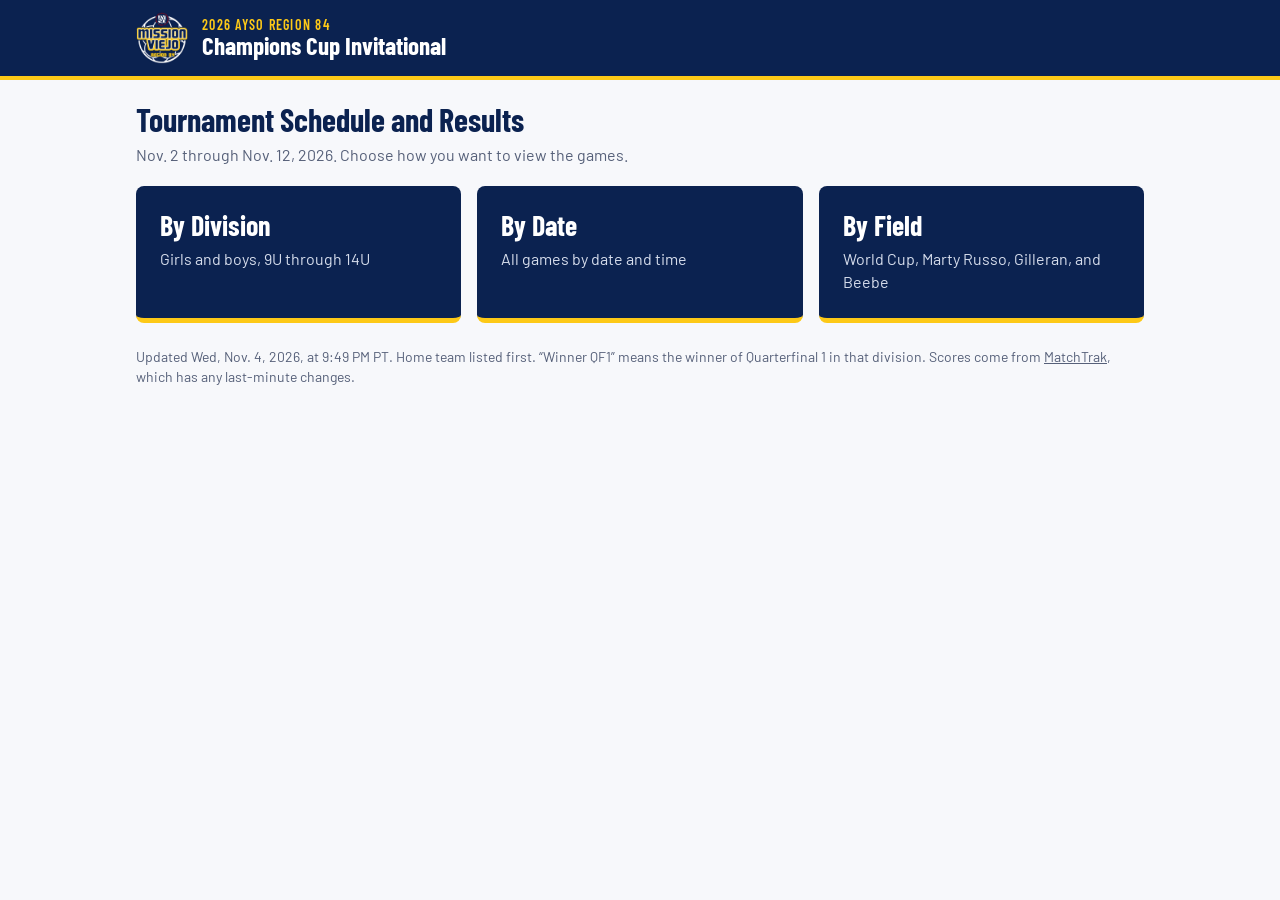
==== index.html @ d2d712ff "Update Champions Cup scores from MatchTrak Add nine November 4 results, advance the winners into the" ====
<!doctype html>
<html lang="en"><head><meta charset="utf-8">
<meta name="viewport" content="width=device-width,initial-scale=1,viewport-fit=cover">
<title>2026 AYSO Region 84 Champions Cup Invitational</title>
<link rel="icon" href="assets/logo-64.png">
<link rel="preconnect" href="https://fonts.googleapis.com">
<link rel="stylesheet" href="https://fonts.googleapis.com/css2?family=Barlow+Condensed:wght@600;700&family=Barlow:wght@400;600;700&display=swap">
<link rel="stylesheet" href="assets/site.css?v=11042149">
</head><body>
<header class="top"><div class="wrap"><img src="assets/logo-256.png" alt="AYSO Region 84 Mission Viejo logo">
<div class="brand"><div class="yr">2026 AYSO Region 84</div><div class="nm">Champions Cup Invitational</div></div></div></header>
<main class="wrap">
<h1>Tournament Schedule and Results</h1>
<p class="lead">Nov. 2 through Nov. 12, 2026.  Choose how you want to view the games.</p>
<div class="choices">
<a class="choice" href="divisions.html"><b>By Division</b><span>Girls and boys, 9U through 14U</span></a>
<a class="choice" href="schedule.html"><b>By Date</b><span>All games by date and time</span></a>
<a class="choice" href="fields.html"><b>By Field</b><span>World Cup, Marty Russo, Gilleran, and Beebe</span></a>
</div>
<p class="foot">Updated Wed, Nov. 4, 2026, at 9:49 PM PT.  Home team listed first.  &ldquo;Winner QF1&rdquo; means the winner of Quarterfinal 1 in that division.  Scores come from <a href="https://s11l84-26-fall.matchtrak.com/11/main.nsf/schedule-regiongames-t-by-div?OpenView&amp;Start=1&amp;Count=200&amp;ExpandView&amp;RestrictToCategory=R84">MatchTrak</a>, which has any last-minute changes.</p>
</main></body></html>
---- assets/site.css ----
:root{--navy:#0B2250;--navy2:#16346F;--gold:#FDC917;--red:#C8102E;--ink:#17233D;--muted:#566079;
--line:#D5DBE8;--band:#EEF1F7;--bg:#F7F8FB;--card:#FFFFFF;color-scheme:light}
*{box-sizing:border-box}
body{margin:0;background:var(--bg);color:var(--ink);font:16px/1.45 Barlow,'Helvetica Neue',Arial,sans-serif}
a{color:inherit}
.top{background:var(--navy);color:#fff;border-bottom:4px solid var(--gold)}
.wrap{max-width:1040px;margin:0 auto;padding-left:max(16px,env(safe-area-inset-left,0px));padding-right:max(16px,env(safe-area-inset-right,0px))}
.top .wrap{display:flex;align-items:center;gap:14px;padding-block:12px}
.top img{width:52px;height:52px;flex:none}
.brand{min-width:0}
.brand .yr{font:600 14px/1.1 'Barlow Condensed',Arial,sans-serif;letter-spacing:.09em;text-transform:uppercase;color:var(--gold)}
.brand .nm{font:700 25px/1.08 'Barlow Condensed',Arial,sans-serif;text-wrap:balance}
main{padding-block:22px 40px}
h1{font:700 32px/1.1 'Barlow Condensed',Arial,sans-serif;color:var(--navy);margin:0;text-wrap:balance}
h2{font:700 25px/1.1 'Barlow Condensed',Arial,sans-serif;color:var(--navy);margin:0}
h3{font:700 21px/1.1 'Barlow Condensed',Arial,sans-serif;color:var(--navy);margin:0}
.lead{color:var(--muted);margin:6px 0 0}
.bar{display:flex;flex-wrap:wrap;align-items:center;justify-content:space-between;gap:12px;margin:0 0 16px}
.back{display:inline-block;margin-bottom:14px;font-weight:600;color:var(--navy);text-decoration:none}
.back:hover{text-decoration:underline}
.btn{display:inline-block;background:var(--gold);color:var(--navy);border-radius:6px;padding:9px 14px;font-weight:700;text-decoration:none;white-space:nowrap}
.btn:hover{background:#FFD845}
.btn.sm{padding:5px 10px;font-size:14px}
a:focus-visible{outline:3px solid var(--red);outline-offset:2px}
.choices{display:grid;grid-template-columns:repeat(3,minmax(0,1fr));gap:16px;margin-top:20px}
.choice{display:block;background:var(--navy);color:#fff;border-radius:8px;padding:24px;text-decoration:none;border-bottom:5px solid var(--gold)}
.choice:hover{background:var(--navy2)}
.choice b{display:block;font:700 28px/1.1 'Barlow Condensed',Arial,sans-serif}
.choice span{display:block;margin-top:6px;color:#D6DDEC}
.jump{display:flex;flex-wrap:wrap;gap:6px 14px;margin:6px 0 0}
.jump b{min-width:44px}
.jump a{color:var(--navy);font-weight:600}
.group{margin-top:28px}
.group>h2{border-bottom:3px solid var(--gold);padding-bottom:5px}
.dv{margin-top:20px;scroll-margin-top:12px}
.dvh{display:flex;align-items:center;justify-content:space-between;gap:10px;margin-bottom:8px}
.tw{background:var(--card);border:1px solid var(--line);border-radius:6px;overflow:hidden}
table{border-collapse:collapse;width:100%;font-size:15px;font-variant-numeric:tabular-nums}
th{background:var(--navy);color:#fff;text-align:left;font-weight:600;padding:8px 10px;white-space:nowrap}
td{padding:7px 10px;border-top:1px solid var(--line);vertical-align:top}
tr.alt td{background:var(--band)}
td.r{font-weight:700;color:#14632E}
.win{font-weight:700;color:var(--navy)}
.win::after{content:" \2713";color:#14632E}
.lose{color:var(--muted);font-weight:400}
td.nw{white-space:nowrap}
.foot{margin-top:24px;color:var(--muted);font-size:14px}
@media (max-width:720px){
.choices{grid-template-columns:minmax(0,1fr)}
.brand .nm{font-size:21px}
table,tbody,tr,td{display:block;width:100%}
thead{display:none}
tr{padding:10px 12px;border-top:1px solid var(--line)}
tr:first-child{border-top:0}
tr.alt{background:var(--band)}
td,tr.alt td{padding:0;border:0;background:none}
td[data-l]{color:var(--muted);font-size:14px}
td.tm{color:var(--ink);font-weight:700;font-size:16px;margin:2px 0}
td.gt{color:var(--ink);font-size:14px}
td.when{font-weight:600;color:var(--navy);font-size:15px}
td.r:empty{display:none}
td.r{font-size:15px;margin-top:2px}
}
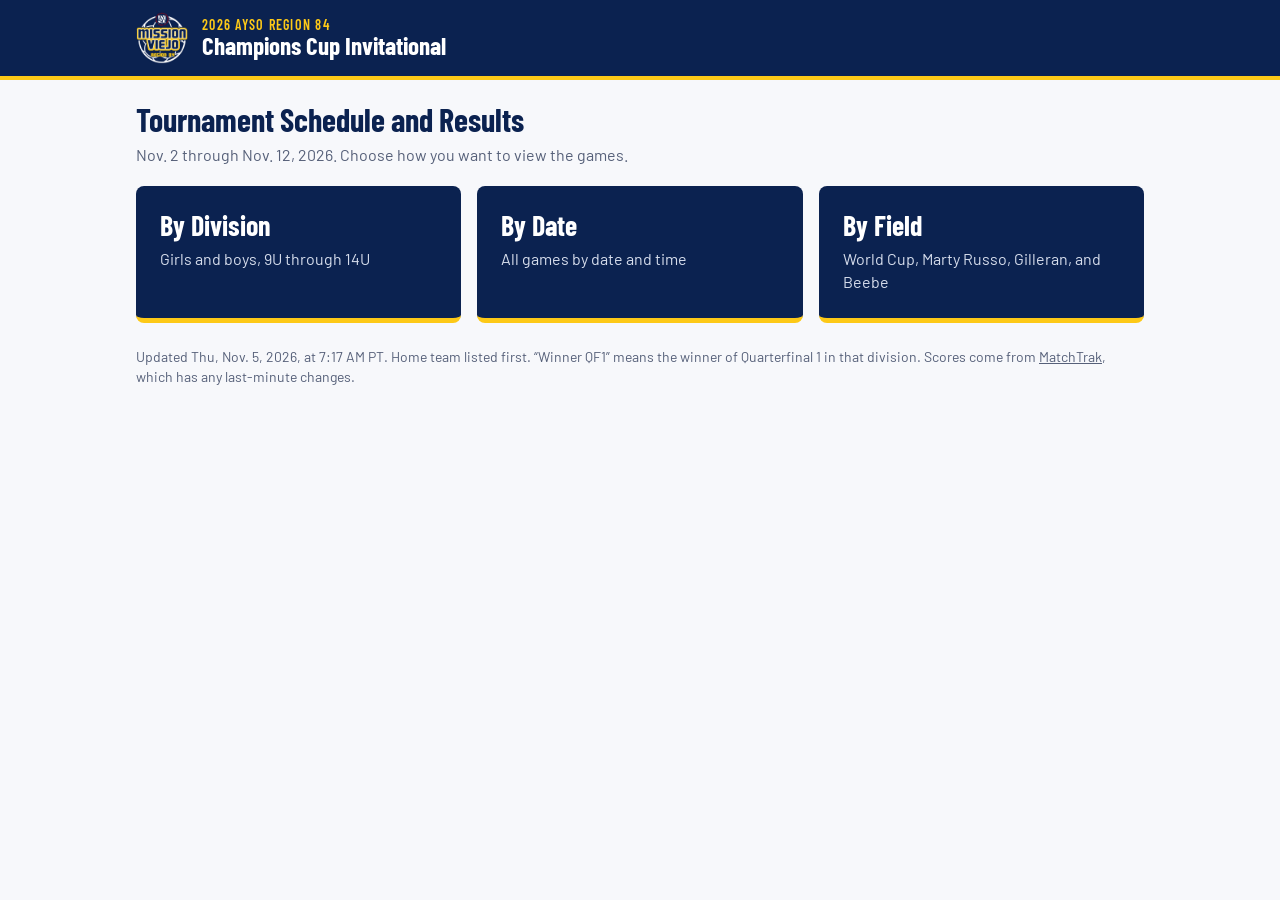
==== commit d054619a: "Update Champions Cup scores from MatchTrak Co-Authored-By: Claude Opus 5.5 <noreply@anthropic.com> C" ====
--- a/index.html
+++ b/index.html
@@ -5,7 +5,7 @@
 <link rel="icon" href="assets/logo-64.png">
 <link rel="preconnect" href="https://fonts.googleapis.com">
 <link rel="stylesheet" href="https://fonts.googleapis.com/css2?family=Barlow+Condensed:wght@600;700&family=Barlow:wght@400;600;700&display=swap">
-<link rel="stylesheet" href="assets/site.css?v=11042149">
+<link rel="stylesheet" href="assets/site.css?v=11050717">
 </head><body>
 <header class="top"><div class="wrap"><img src="assets/logo-256.png" alt="AYSO Region 84 Mission Viejo logo">
 <div class="brand"><div class="yr">2026 AYSO Region 84</div><div class="nm">Champions Cup Invitational</div></div></div></header>
@@ -17,5 +17,5 @@
 <a class="choice" href="schedule.html"><b>By Date</b><span>All games by date and time</span></a>
 <a class="choice" href="fields.html"><b>By Field</b><span>World Cup, Marty Russo, Gilleran, and Beebe</span></a>
 </div>
-<p class="foot">Updated Wed, Nov. 4, 2026, at 9:49 PM PT.  Home team listed first.  &ldquo;Winner QF1&rdquo; means the winner of Quarterfinal 1 in that division.  Scores come from <a href="https://s11l84-26-fall.matchtrak.com/11/main.nsf/schedule-regiongames-t-by-div?OpenView&amp;Start=1&amp;Count=200&amp;ExpandView&amp;RestrictToCategory=R84">MatchTrak</a>, which has any last-minute changes.</p>
+<p class="foot">Updated Thu, Nov. 5, 2026, at 7:17 AM PT.  Home team listed first.  &ldquo;Winner QF1&rdquo; means the winner of Quarterfinal 1 in that division.  Scores come from <a href="https://s11l84-26-fall.matchtrak.com/11/main.nsf/schedule-regiongames-t-by-div?OpenView&amp;Start=1&amp;Count=200&amp;ExpandView&amp;RestrictToCategory=R84">MatchTrak</a>, which has any last-minute changes.</p>
 </main></body></html>
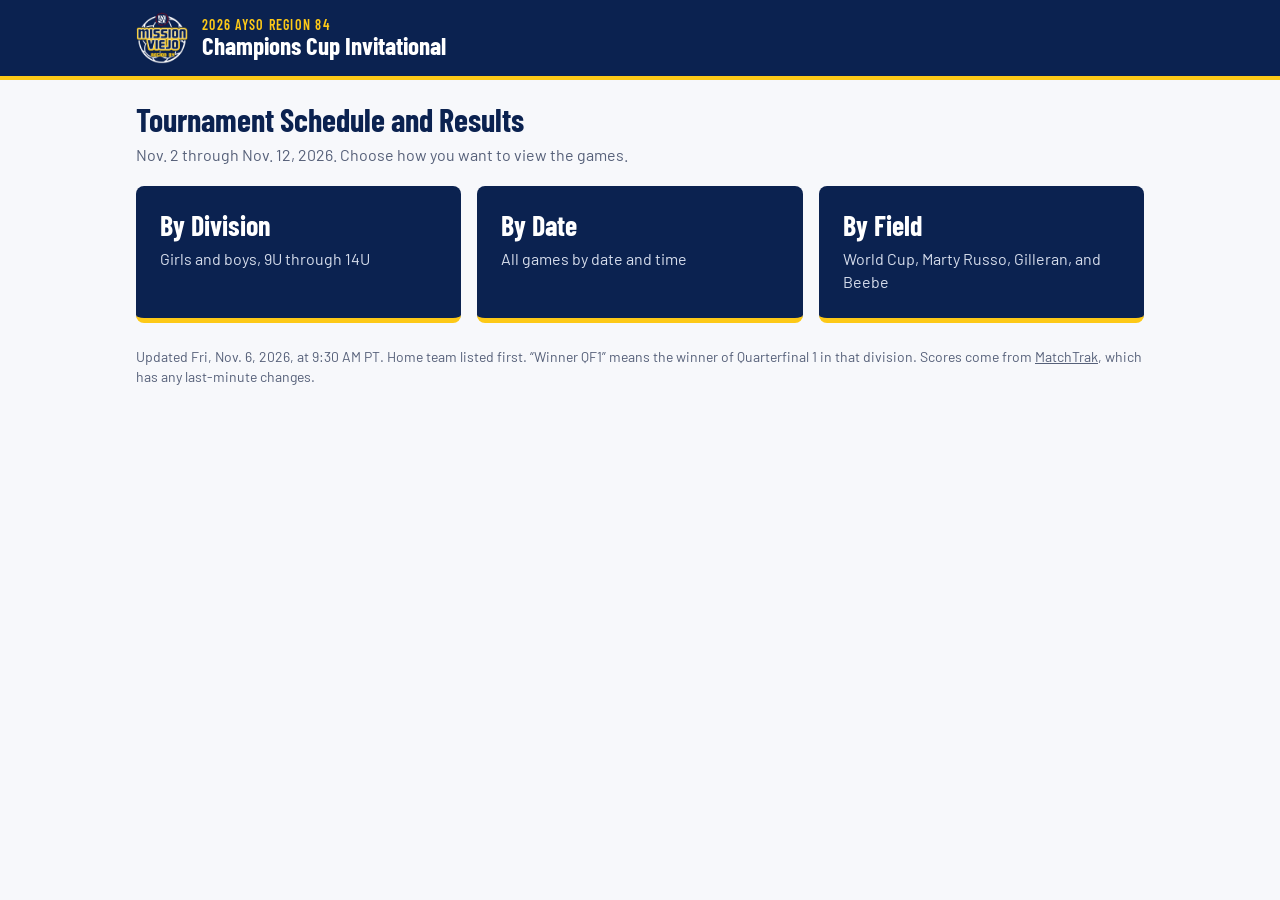
==== commit 5924733c: "Add BU09 and BU12 quarterfinal scores; fill semifinal matchups Co-Authored-By: Claude Opus 5.5 <nore" ====
--- a/index.html
+++ b/index.html
@@ -5,7 +5,7 @@
 <link rel="icon" href="assets/logo-64.png">
 <link rel="preconnect" href="https://fonts.googleapis.com">
 <link rel="stylesheet" href="https://fonts.googleapis.com/css2?family=Barlow+Condensed:wght@600;700&family=Barlow:wght@400;600;700&display=swap">
-<link rel="stylesheet" href="assets/site.css?v=11050717">
+<link rel="stylesheet" href="assets/site.css?v=11060930">
 </head><body>
 <header class="top"><div class="wrap"><img src="assets/logo-256.png" alt="AYSO Region 84 Mission Viejo logo">
 <div class="brand"><div class="yr">2026 AYSO Region 84</div><div class="nm">Champions Cup Invitational</div></div></div></header>
@@ -17,5 +17,5 @@
 <a class="choice" href="schedule.html"><b>By Date</b><span>All games by date and time</span></a>
 <a class="choice" href="fields.html"><b>By Field</b><span>World Cup, Marty Russo, Gilleran, and Beebe</span></a>
 </div>
-<p class="foot">Updated Thu, Nov. 5, 2026, at 7:17 AM PT.  Home team listed first.  &ldquo;Winner QF1&rdquo; means the winner of Quarterfinal 1 in that division.  Scores come from <a href="https://s11l84-26-fall.matchtrak.com/11/main.nsf/schedule-regiongames-t-by-div?OpenView&amp;Start=1&amp;Count=200&amp;ExpandView&amp;RestrictToCategory=R84">MatchTrak</a>, which has any last-minute changes.</p>
+<p class="foot">Updated Fri, Nov. 6, 2026, at 9:30 AM PT.  Home team listed first.  &ldquo;Winner QF1&rdquo; means the winner of Quarterfinal 1 in that division.  Scores come from <a href="https://s11l84-26-fall.matchtrak.com/11/main.nsf/schedule-regiongames-t-by-div?OpenView&amp;Start=1&amp;Count=200&amp;ExpandView&amp;RestrictToCategory=R84">MatchTrak</a>, which has any last-minute changes.</p>
 </main></body></html>
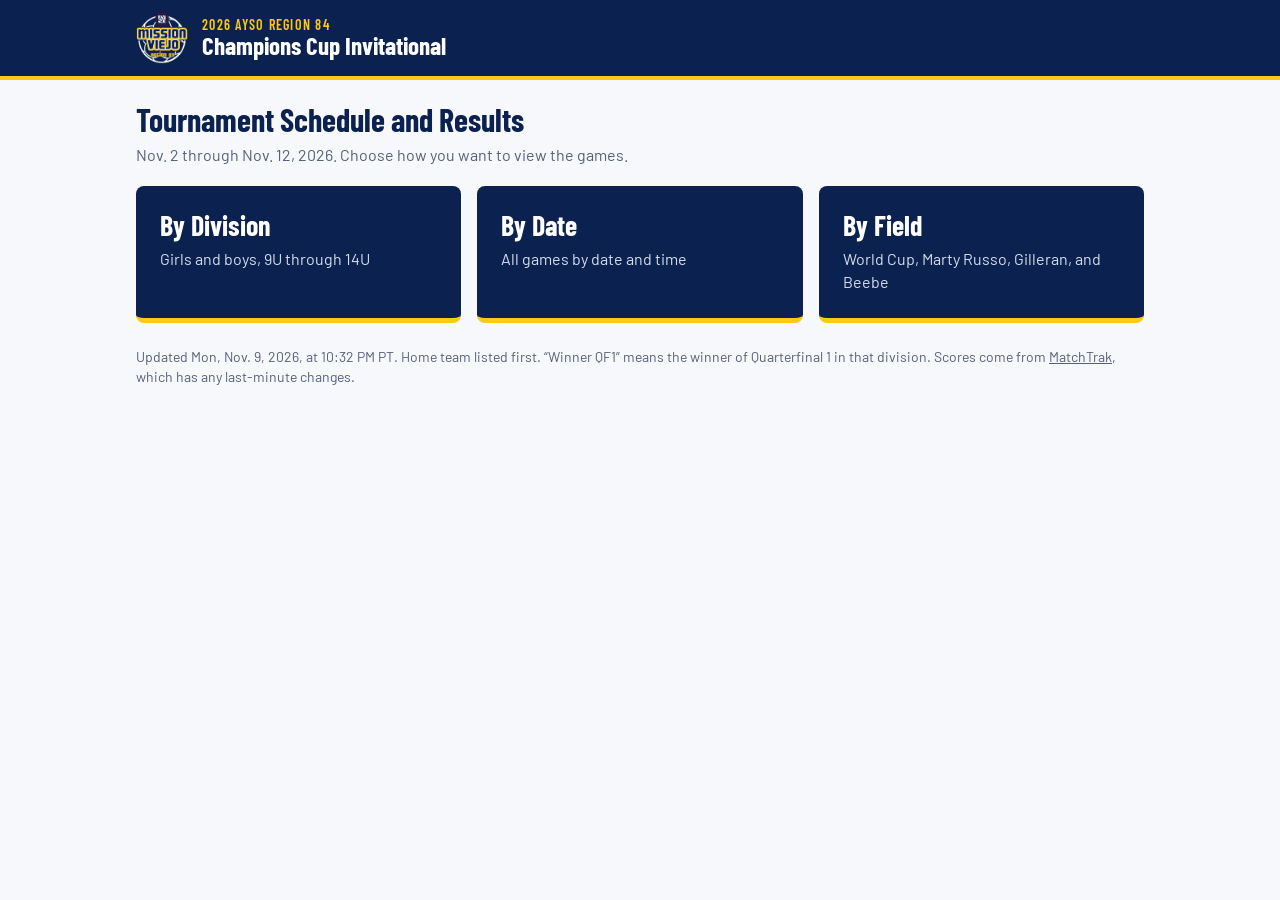
==== commit 7c85a8a9: "Add BU09, BU12, GU09, GU12 semifinal scores; fill final matchups Co-Authored-By: Claude Opus 5.5 <no" ====
--- a/index.html
+++ b/index.html
@@ -5,7 +5,7 @@
 <link rel="icon" href="assets/logo-64.png">
 <link rel="preconnect" href="https://fonts.googleapis.com">
 <link rel="stylesheet" href="https://fonts.googleapis.com/css2?family=Barlow+Condensed:wght@600;700&family=Barlow:wght@400;600;700&display=swap">
-<link rel="stylesheet" href="assets/site.css?v=11060930">
+<link rel="stylesheet" href="assets/site.css?v=11092232">
 </head><body>
 <header class="top"><div class="wrap"><img src="assets/logo-256.png" alt="AYSO Region 84 Mission Viejo logo">
 <div class="brand"><div class="yr">2026 AYSO Region 84</div><div class="nm">Champions Cup Invitational</div></div></div></header>
@@ -17,5 +17,5 @@
 <a class="choice" href="schedule.html"><b>By Date</b><span>All games by date and time</span></a>
 <a class="choice" href="fields.html"><b>By Field</b><span>World Cup, Marty Russo, Gilleran, and Beebe</span></a>
 </div>
-<p class="foot">Updated Fri, Nov. 6, 2026, at 9:30 AM PT.  Home team listed first.  &ldquo;Winner QF1&rdquo; means the winner of Quarterfinal 1 in that division.  Scores come from <a href="https://s11l84-26-fall.matchtrak.com/11/main.nsf/schedule-regiongames-t-by-div?OpenView&amp;Start=1&amp;Count=200&amp;ExpandView&amp;RestrictToCategory=R84">MatchTrak</a>, which has any last-minute changes.</p>
+<p class="foot">Updated Mon, Nov. 9, 2026, at 10:32 PM PT.  Home team listed first.  &ldquo;Winner QF1&rdquo; means the winner of Quarterfinal 1 in that division.  Scores come from <a href="https://s11l84-26-fall.matchtrak.com/11/main.nsf/schedule-regiongames-t-by-div?OpenView&amp;Start=1&amp;Count=200&amp;ExpandView&amp;RestrictToCategory=R84">MatchTrak</a>, which has any last-minute changes.</p>
 </main></body></html>
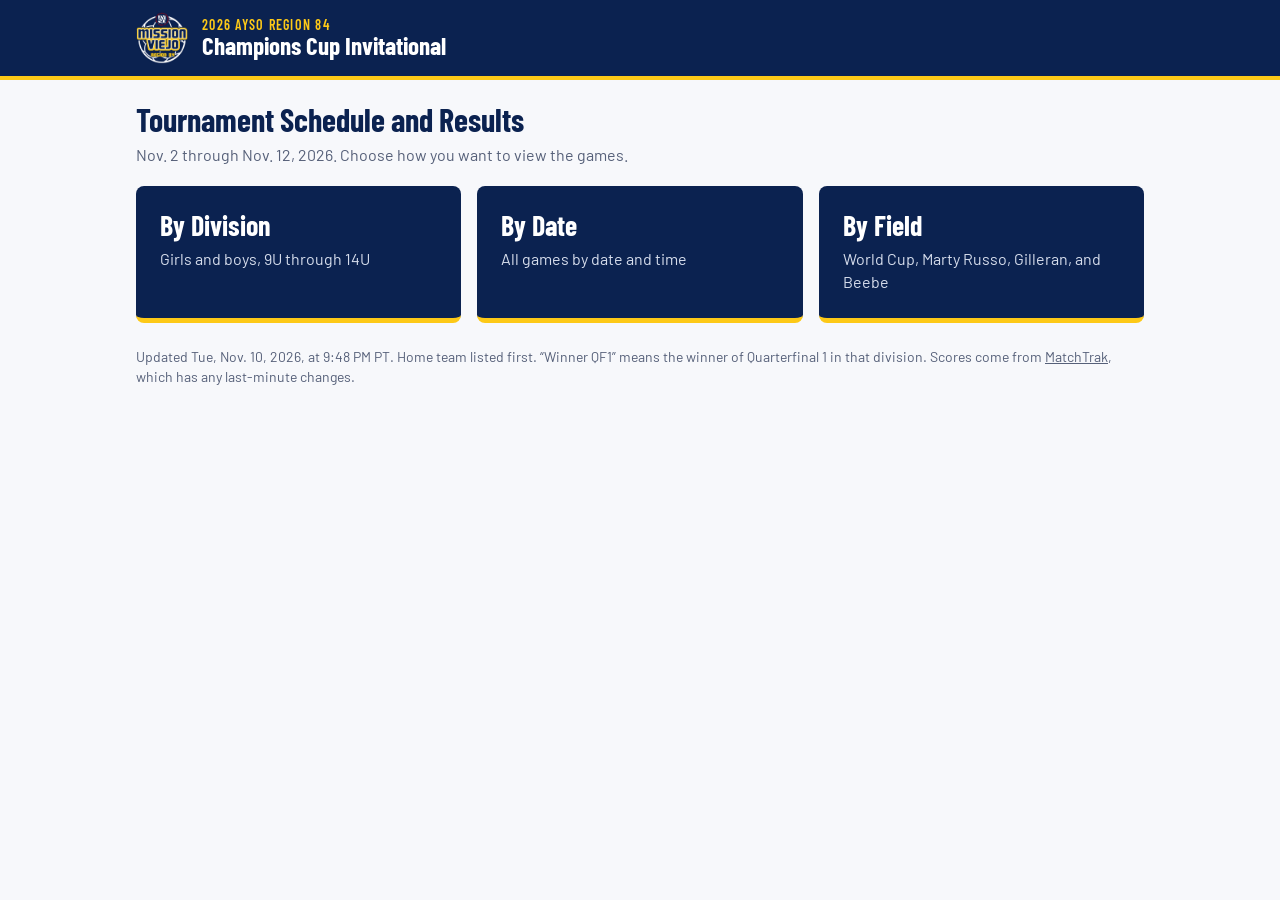
==== commit abcd2fb1: "Add BU10 and BU14 semifinal scores; fill BU10 final matchup Co-Authored-By: Claude Opus 5.5 <noreply" ====
--- a/index.html
+++ b/index.html
@@ -5,7 +5,7 @@
 <link rel="icon" href="assets/logo-64.png">
 <link rel="preconnect" href="https://fonts.googleapis.com">
 <link rel="stylesheet" href="https://fonts.googleapis.com/css2?family=Barlow+Condensed:wght@600;700&family=Barlow:wght@400;600;700&display=swap">
-<link rel="stylesheet" href="assets/site.css?v=11092232">
+<link rel="stylesheet" href="assets/site.css?v=11102148">
 </head><body>
 <header class="top"><div class="wrap"><img src="assets/logo-256.png" alt="AYSO Region 84 Mission Viejo logo">
 <div class="brand"><div class="yr">2026 AYSO Region 84</div><div class="nm">Champions Cup Invitational</div></div></div></header>
@@ -17,5 +17,5 @@
 <a class="choice" href="schedule.html"><b>By Date</b><span>All games by date and time</span></a>
 <a class="choice" href="fields.html"><b>By Field</b><span>World Cup, Marty Russo, Gilleran, and Beebe</span></a>
 </div>
-<p class="foot">Updated Mon, Nov. 9, 2026, at 10:32 PM PT.  Home team listed first.  &ldquo;Winner QF1&rdquo; means the winner of Quarterfinal 1 in that division.  Scores come from <a href="https://s11l84-26-fall.matchtrak.com/11/main.nsf/schedule-regiongames-t-by-div?OpenView&amp;Start=1&amp;Count=200&amp;ExpandView&amp;RestrictToCategory=R84">MatchTrak</a>, which has any last-minute changes.</p>
+<p class="foot">Updated Tue, Nov. 10, 2026, at 9:48 PM PT.  Home team listed first.  &ldquo;Winner QF1&rdquo; means the winner of Quarterfinal 1 in that division.  Scores come from <a href="https://s11l84-26-fall.matchtrak.com/11/main.nsf/schedule-regiongames-t-by-div?OpenView&amp;Start=1&amp;Count=200&amp;ExpandView&amp;RestrictToCategory=R84">MatchTrak</a>, which has any last-minute changes.</p>
 </main></body></html>
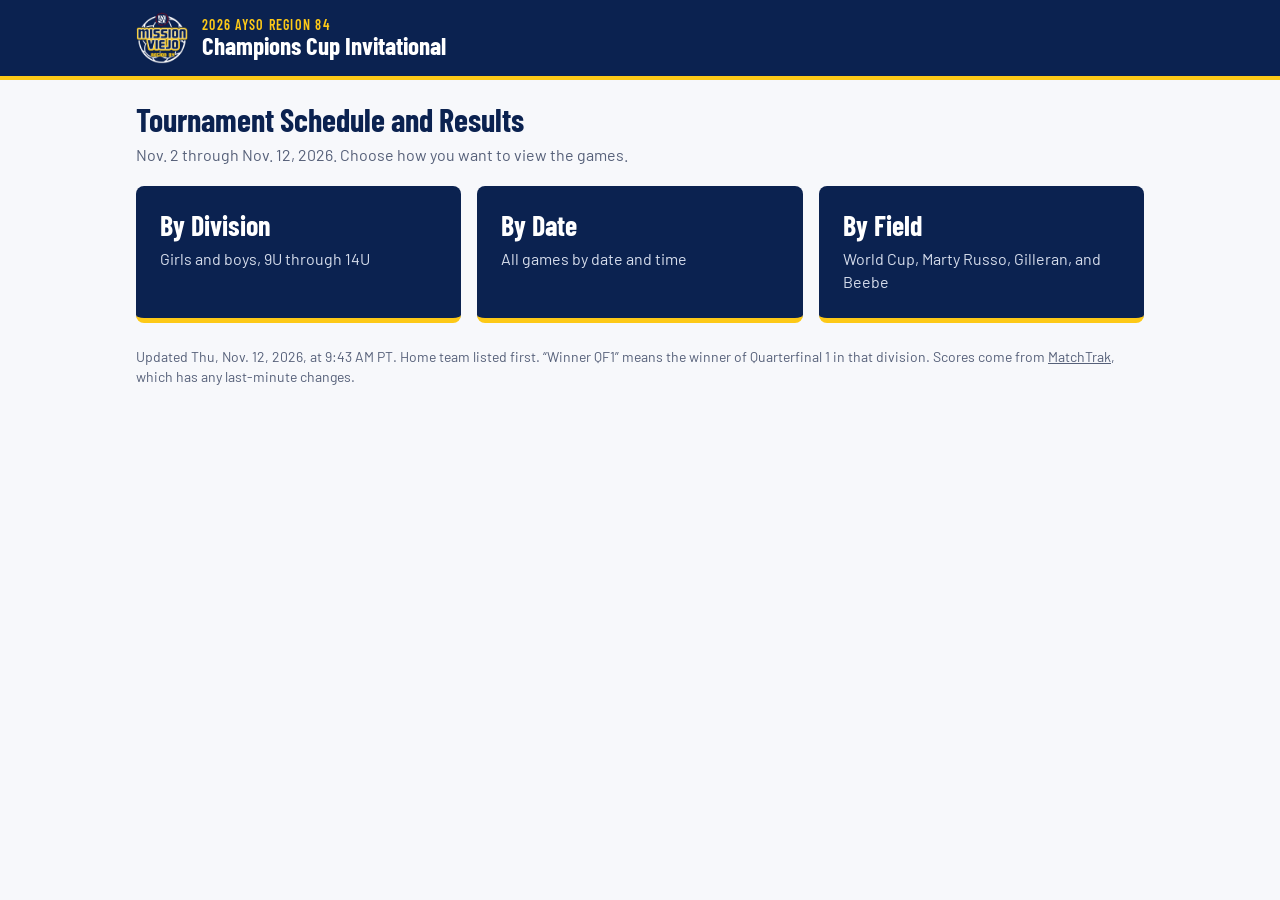
==== commit b7dfa07b: "Add BU09, BU12, GU09, GU12 final scores; BU14 and GU10 semifinal scores; fill BU14 and GU10 final ma" ====
--- a/index.html
+++ b/index.html
@@ -5,7 +5,7 @@
 <link rel="icon" href="assets/logo-64.png">
 <link rel="preconnect" href="https://fonts.googleapis.com">
 <link rel="stylesheet" href="https://fonts.googleapis.com/css2?family=Barlow+Condensed:wght@600;700&family=Barlow:wght@400;600;700&display=swap">
-<link rel="stylesheet" href="assets/site.css?v=11102148">
+<link rel="stylesheet" href="assets/site.css?v=11120943">
 </head><body>
 <header class="top"><div class="wrap"><img src="assets/logo-256.png" alt="AYSO Region 84 Mission Viejo logo">
 <div class="brand"><div class="yr">2026 AYSO Region 84</div><div class="nm">Champions Cup Invitational</div></div></div></header>
@@ -17,5 +17,5 @@
 <a class="choice" href="schedule.html"><b>By Date</b><span>All games by date and time</span></a>
 <a class="choice" href="fields.html"><b>By Field</b><span>World Cup, Marty Russo, Gilleran, and Beebe</span></a>
 </div>
-<p class="foot">Updated Tue, Nov. 10, 2026, at 9:48 PM PT.  Home team listed first.  &ldquo;Winner QF1&rdquo; means the winner of Quarterfinal 1 in that division.  Scores come from <a href="https://s11l84-26-fall.matchtrak.com/11/main.nsf/schedule-regiongames-t-by-div?OpenView&amp;Start=1&amp;Count=200&amp;ExpandView&amp;RestrictToCategory=R84">MatchTrak</a>, which has any last-minute changes.</p>
+<p class="foot">Updated Thu, Nov. 12, 2026, at 9:43 AM PT.  Home team listed first.  &ldquo;Winner QF1&rdquo; means the winner of Quarterfinal 1 in that division.  Scores come from <a href="https://s11l84-26-fall.matchtrak.com/11/main.nsf/schedule-regiongames-t-by-div?OpenView&amp;Start=1&amp;Count=200&amp;ExpandView&amp;RestrictToCategory=R84">MatchTrak</a>, which has any last-minute changes.</p>
 </main></body></html>
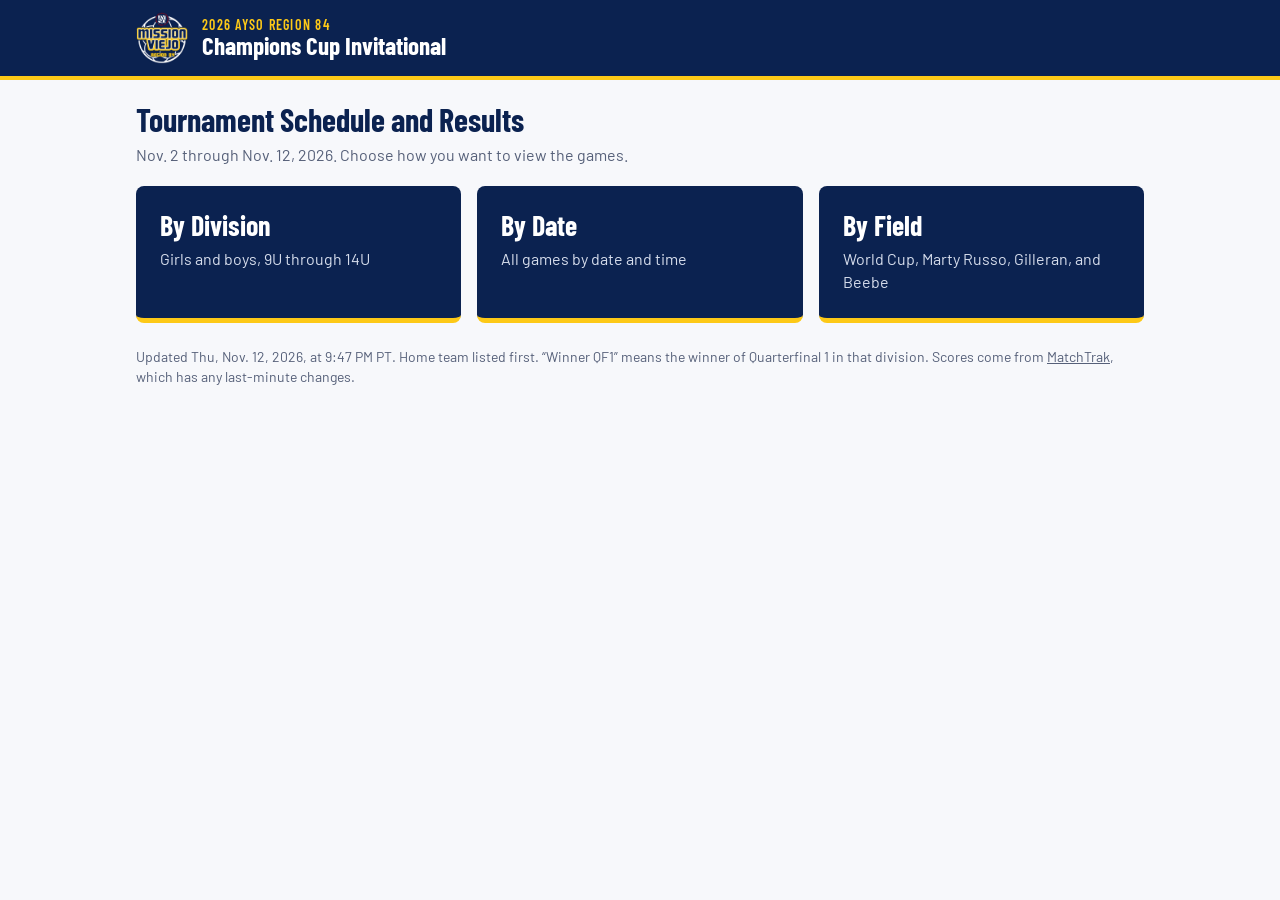
==== commit 2438848f: "Add BU10 and BU14 final scores Co-Authored-By: Claude Opus 5.5 <noreply@anthropic.com> Claude-Sessio" ====
--- a/index.html
+++ b/index.html
@@ -5,7 +5,7 @@
 <link rel="icon" href="assets/logo-64.png">
 <link rel="preconnect" href="https://fonts.googleapis.com">
 <link rel="stylesheet" href="https://fonts.googleapis.com/css2?family=Barlow+Condensed:wght@600;700&family=Barlow:wght@400;600;700&display=swap">
-<link rel="stylesheet" href="assets/site.css?v=11120943">
+<link rel="stylesheet" href="assets/site.css?v=11122147">
 </head><body>
 <header class="top"><div class="wrap"><img src="assets/logo-256.png" alt="AYSO Region 84 Mission Viejo logo">
 <div class="brand"><div class="yr">2026 AYSO Region 84</div><div class="nm">Champions Cup Invitational</div></div></div></header>
@@ -17,5 +17,5 @@
 <a class="choice" href="schedule.html"><b>By Date</b><span>All games by date and time</span></a>
 <a class="choice" href="fields.html"><b>By Field</b><span>World Cup, Marty Russo, Gilleran, and Beebe</span></a>
 </div>
-<p class="foot">Updated Thu, Nov. 12, 2026, at 9:43 AM PT.  Home team listed first.  &ldquo;Winner QF1&rdquo; means the winner of Quarterfinal 1 in that division.  Scores come from <a href="https://s11l84-26-fall.matchtrak.com/11/main.nsf/schedule-regiongames-t-by-div?OpenView&amp;Start=1&amp;Count=200&amp;ExpandView&amp;RestrictToCategory=R84">MatchTrak</a>, which has any last-minute changes.</p>
+<p class="foot">Updated Thu, Nov. 12, 2026, at 9:47 PM PT.  Home team listed first.  &ldquo;Winner QF1&rdquo; means the winner of Quarterfinal 1 in that division.  Scores come from <a href="https://s11l84-26-fall.matchtrak.com/11/main.nsf/schedule-regiongames-t-by-div?OpenView&amp;Start=1&amp;Count=200&amp;ExpandView&amp;RestrictToCategory=R84">MatchTrak</a>, which has any last-minute changes.</p>
 </main></body></html>
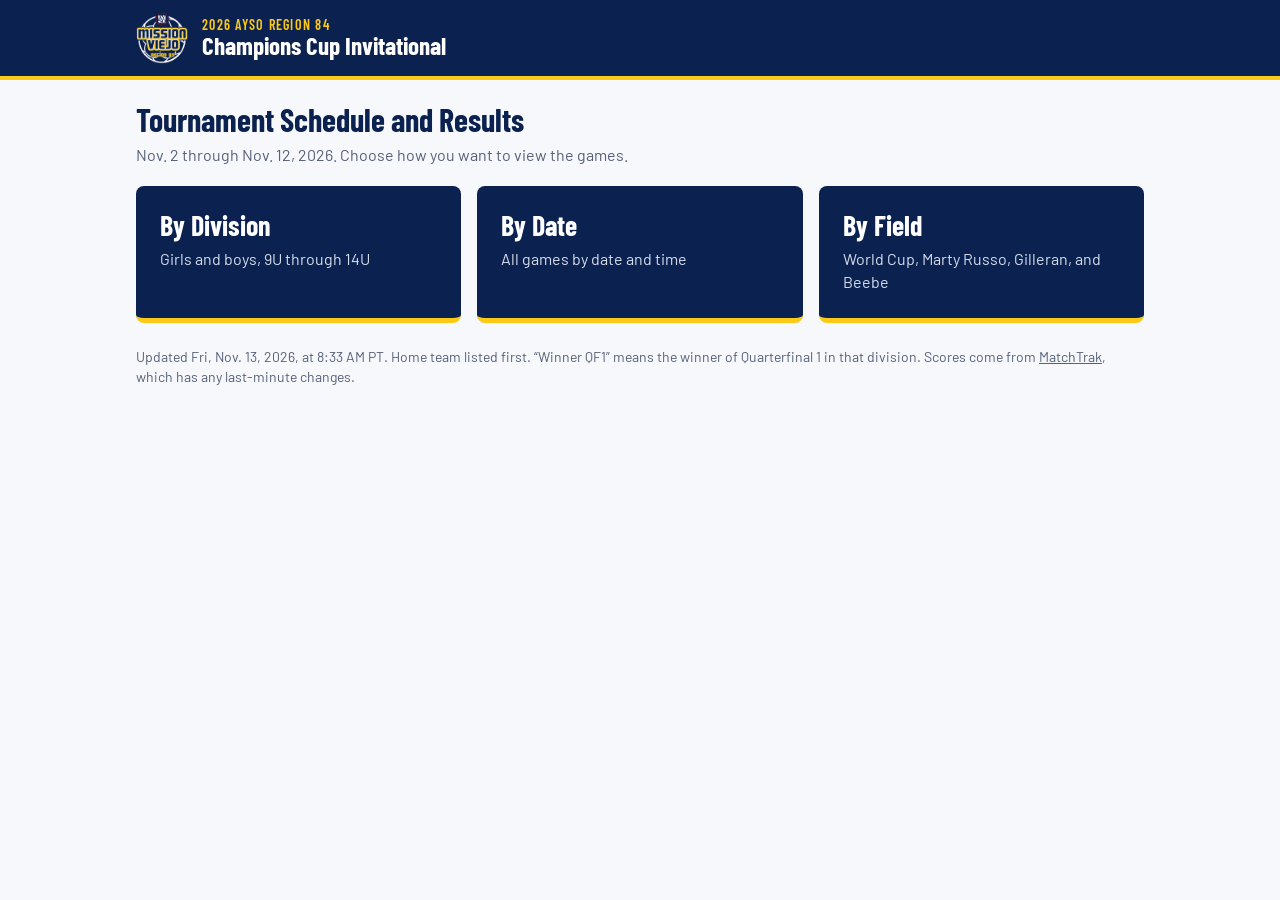
==== commit 55a421ff: "Add GU10 final score Co-Authored-By: Claude Opus 5.5 <noreply@anthropic.com> Claude-Session: https:/" ====
--- a/index.html
+++ b/index.html
@@ -5,7 +5,7 @@
 <link rel="icon" href="assets/logo-64.png">
 <link rel="preconnect" href="https://fonts.googleapis.com">
 <link rel="stylesheet" href="https://fonts.googleapis.com/css2?family=Barlow+Condensed:wght@600;700&family=Barlow:wght@400;600;700&display=swap">
-<link rel="stylesheet" href="assets/site.css?v=11122147">
+<link rel="stylesheet" href="assets/site.css?v=11130833">
 </head><body>
 <header class="top"><div class="wrap"><img src="assets/logo-256.png" alt="AYSO Region 84 Mission Viejo logo">
 <div class="brand"><div class="yr">2026 AYSO Region 84</div><div class="nm">Champions Cup Invitational</div></div></div></header>
@@ -17,5 +17,5 @@
 <a class="choice" href="schedule.html"><b>By Date</b><span>All games by date and time</span></a>
 <a class="choice" href="fields.html"><b>By Field</b><span>World Cup, Marty Russo, Gilleran, and Beebe</span></a>
 </div>
-<p class="foot">Updated Thu, Nov. 12, 2026, at 9:47 PM PT.  Home team listed first.  &ldquo;Winner QF1&rdquo; means the winner of Quarterfinal 1 in that division.  Scores come from <a href="https://s11l84-26-fall.matchtrak.com/11/main.nsf/schedule-regiongames-t-by-div?OpenView&amp;Start=1&amp;Count=200&amp;ExpandView&amp;RestrictToCategory=R84">MatchTrak</a>, which has any last-minute changes.</p>
+<p class="foot">Updated Fri, Nov. 13, 2026, at 8:33 AM PT.  Home team listed first.  &ldquo;Winner QF1&rdquo; means the winner of Quarterfinal 1 in that division.  Scores come from <a href="https://s11l84-26-fall.matchtrak.com/11/main.nsf/schedule-regiongames-t-by-div?OpenView&amp;Start=1&amp;Count=200&amp;ExpandView&amp;RestrictToCategory=R84">MatchTrak</a>, which has any last-minute changes.</p>
 </main></body></html>
